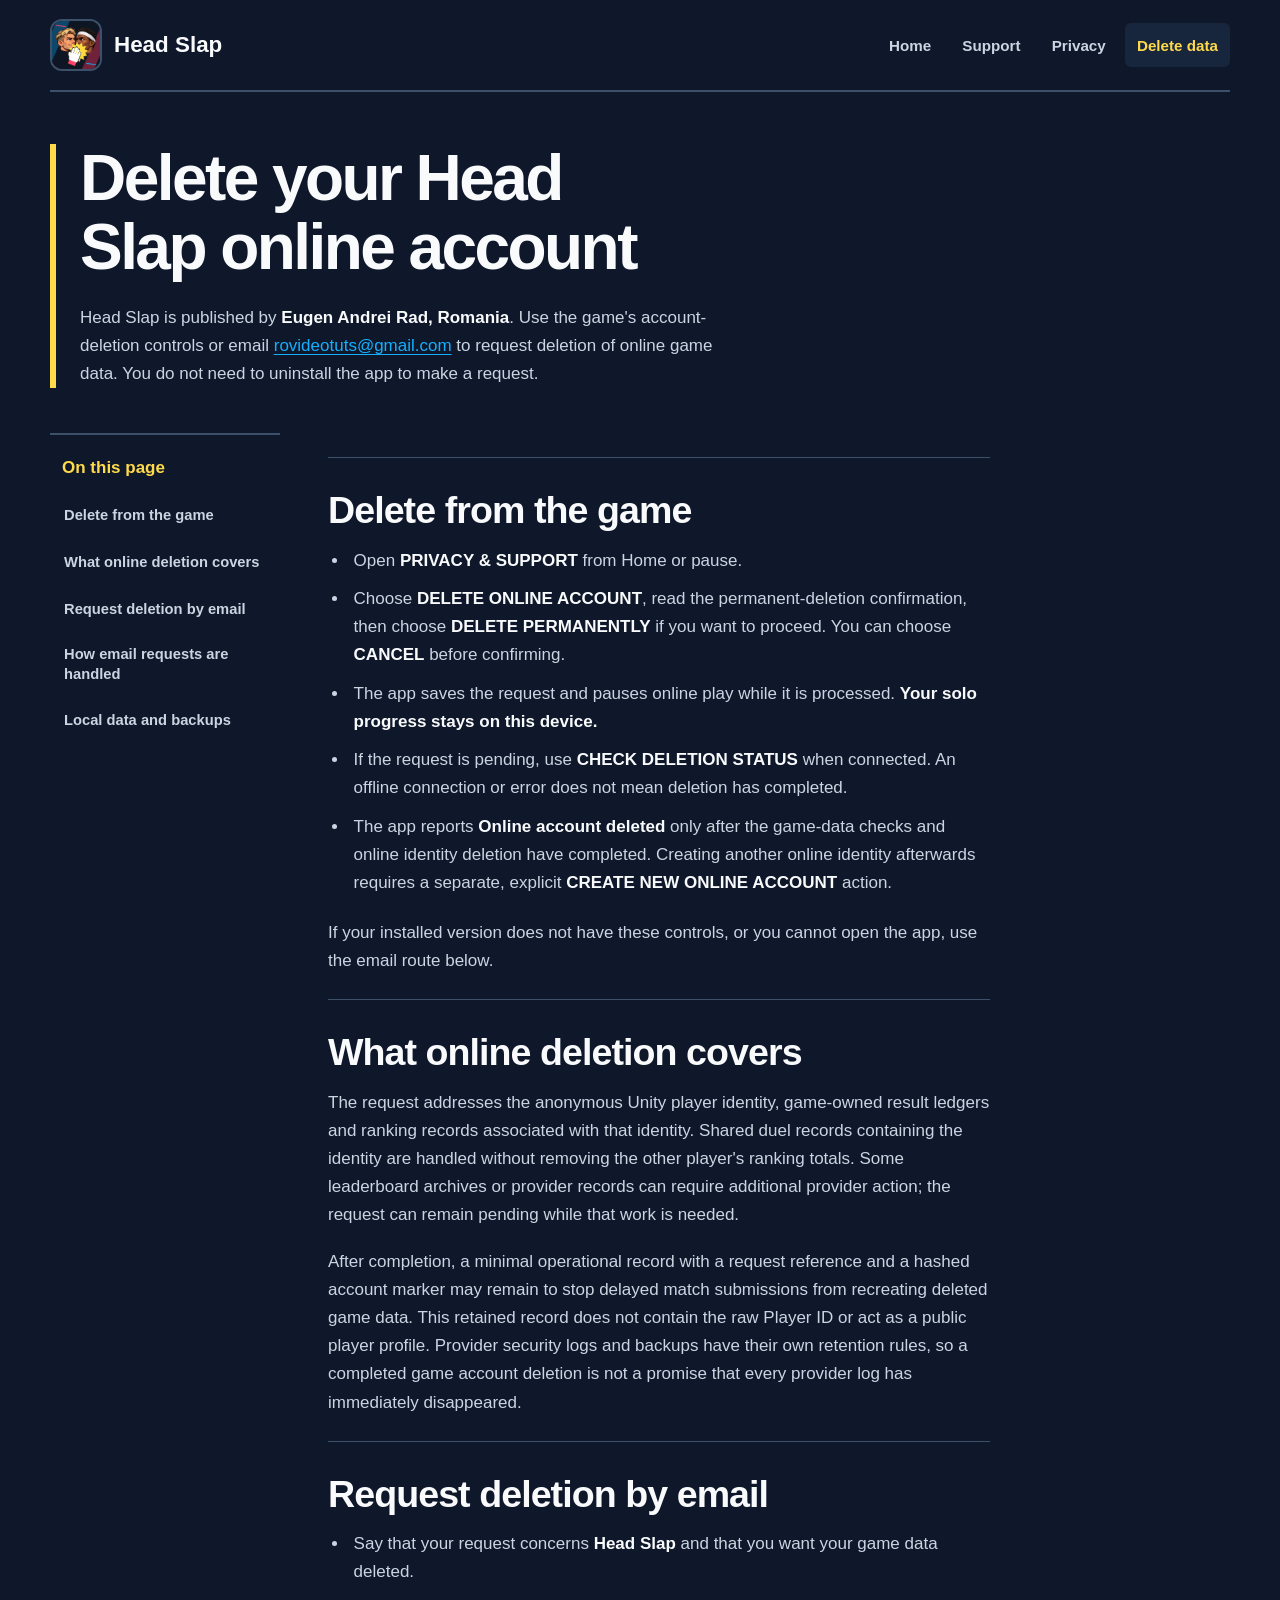
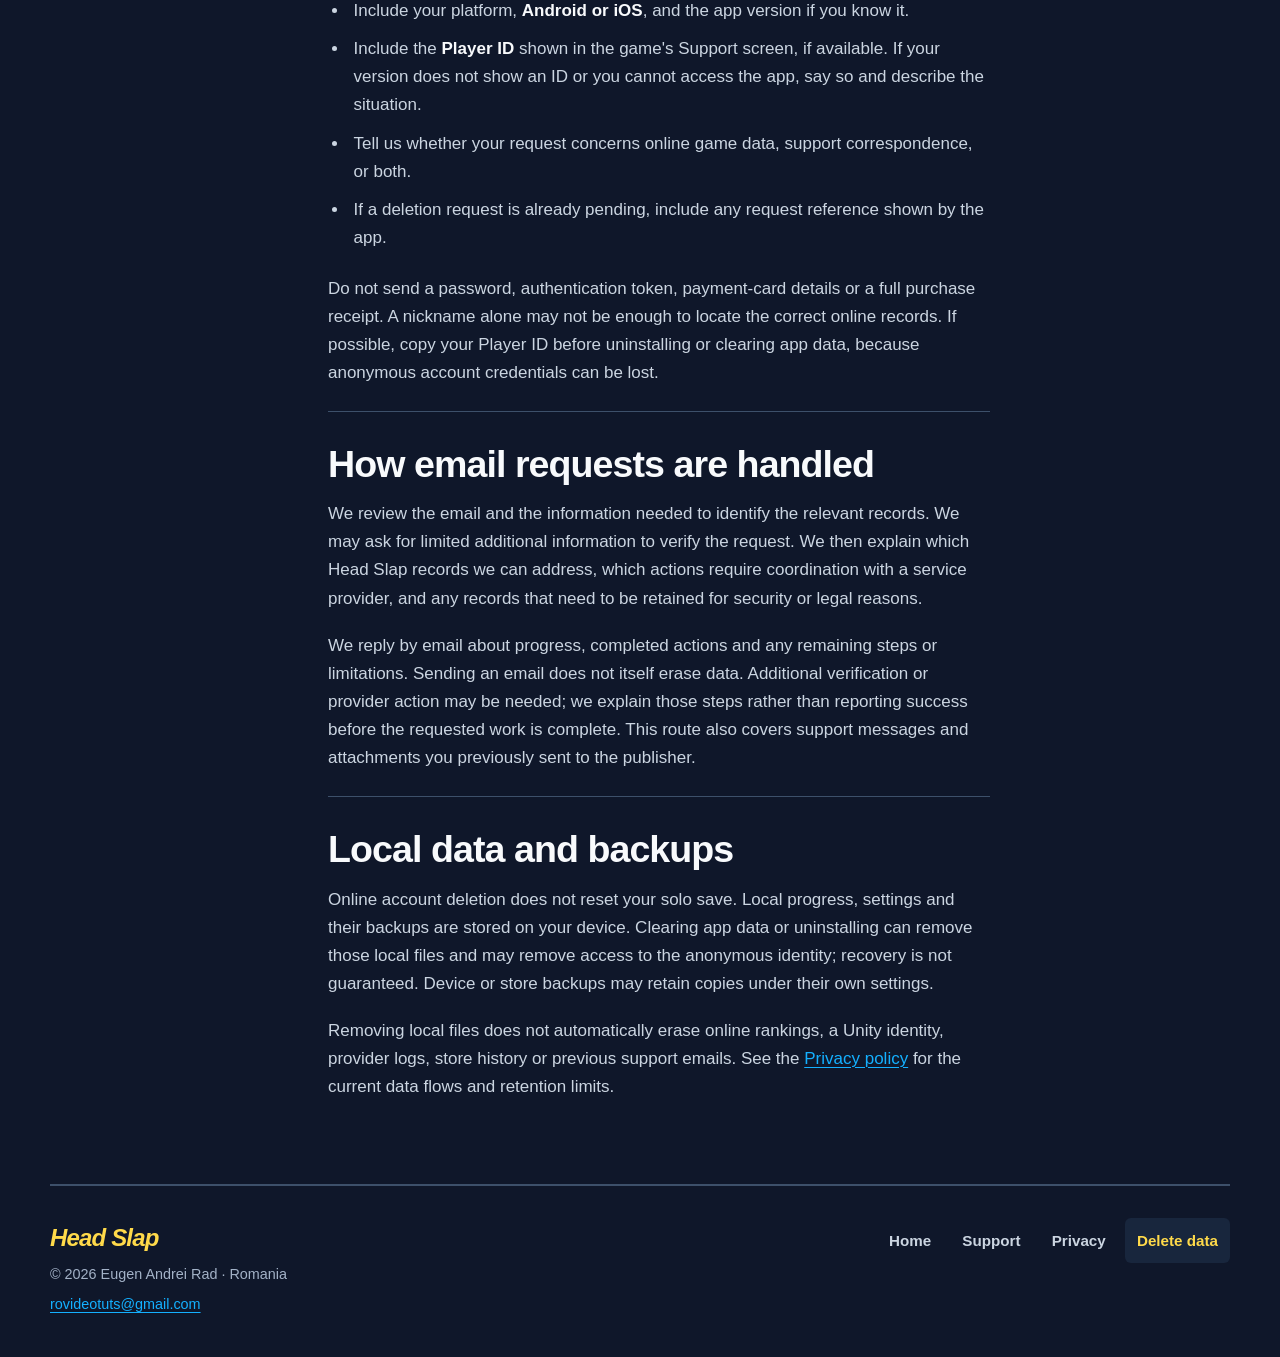
==== delete-data.html @ 0f33dc89 "Publish Head Slap support and privacy pages" ====
<!doctype html>
<html lang="en">
<head>
  <meta charset="utf-8">
  <meta name="viewport" content="width=device-width, initial-scale=1">
  <meta name="description" content="Request deletion of Head Slap game or support data by email. What to include, how requests are reviewed, and the limits of local app-data removal.">
  <meta name="theme-color" content="#0F172A">
  <meta name="referrer" content="strict-origin-when-cross-origin">
  <title>Delete your Head Slap online account — Head Slap</title>
  <link rel="icon" type="image/png" href="assets/head-slap-icon.png">
  <link rel="stylesheet" href="assets/style.css">
</head>
<body>
  <a class="skip-link" href="#main">Skip to content</a>
  <header class="site-header wrap">
    <a class="brand" href="index.html" aria-label="Head Slap home"><img src="assets/head-slap-icon.png" width="52" height="52" alt=""><span>Head Slap</span></a>
    <nav aria-label="Main navigation"><a href="index.html">Home</a><a href="support.html">Support</a><a href="privacy.html">Privacy</a><a href="delete-data.html" aria-current="page">Delete data</a></nav>
  </header>
  <main id="main" class="wrap document">
    <div class="document-heading"><h1>Delete your Head Slap online account</h1><div class="document-intro"><p>Head Slap is published by <strong>Eugen Andrei Rad, Romania</strong>. Use the game&#x27;s account-deletion controls or email <a href="mailto:rovideotuts@gmail.com?subject=Head%20Slap%20data%20deletion%20request">rovideotuts@gmail.com</a> to request deletion of online game data. You do not need to uninstall the app to make a request.</p>
</div></div>
    <div class="document-grid"><nav class="contents" aria-label="On this page"><p>On this page</p><a href="#delete-from-the-game">Delete from the game</a><a href="#what-online-deletion-covers">What online deletion covers</a><a href="#request-deletion-by-email">Request deletion by email</a><a href="#how-email-requests-are-handled">How email requests are handled</a><a href="#local-data-and-backups">Local data and backups</a></nav>
    <article class="prose" aria-label="Delete your Head Slap online account"><h2 id="delete-from-the-game">Delete from the game</h2>
<ul>
<li>Open <strong>PRIVACY &amp; SUPPORT</strong> from Home or pause.</li>
<li>Choose <strong>DELETE ONLINE ACCOUNT</strong>, read the permanent-deletion confirmation, then choose <strong>DELETE PERMANENTLY</strong> if you want to proceed. You can choose <strong>CANCEL</strong> before confirming.</li>
<li>The app saves the request and pauses online play while it is processed. <strong>Your solo progress stays on this device.</strong></li>
<li>If the request is pending, use <strong>CHECK DELETION STATUS</strong> when connected. An offline connection or error does not mean deletion has completed.</li>
<li>The app reports <strong>Online account deleted</strong> only after the game-data checks and online identity deletion have completed. Creating another online identity afterwards requires a separate, explicit <strong>CREATE NEW ONLINE ACCOUNT</strong> action.</li>
</ul>
<p>If your installed version does not have these controls, or you cannot open the app, use the email route below.</p>
<h2 id="what-online-deletion-covers">What online deletion covers</h2>
<p>The request addresses the anonymous Unity player identity, game-owned result ledgers and ranking records associated with that identity. Shared duel records containing the identity are handled without removing the other player&#x27;s ranking totals. Some leaderboard archives or provider records can require additional provider action; the request can remain pending while that work is needed.</p>
<p>After completion, a minimal operational record with a request reference and a hashed account marker may remain to stop delayed match submissions from recreating deleted game data. This retained record does not contain the raw Player ID or act as a public player profile. Provider security logs and backups have their own retention rules, so a completed game account deletion is not a promise that every provider log has immediately disappeared.</p>
<h2 id="request-deletion-by-email">Request deletion by email</h2>
<ul>
<li>Say that your request concerns <strong>Head Slap</strong> and that you want your game data deleted.</li>
<li>Include your platform, <strong>Android or iOS</strong>, and the app version if you know it.</li>
<li>Include the <strong>Player ID</strong> shown in the game&#x27;s Support screen, if available. If your version does not show an ID or you cannot access the app, say so and describe the situation.</li>
<li>Tell us whether your request concerns online game data, support correspondence, or both.</li>
<li>If a deletion request is already pending, include any request reference shown by the app.</li>
</ul>
<p>Do not send a password, authentication token, payment-card details or a full purchase receipt. A nickname alone may not be enough to locate the correct online records. If possible, copy your Player ID before uninstalling or clearing app data, because anonymous account credentials can be lost.</p>
<h2 id="how-email-requests-are-handled">How email requests are handled</h2>
<p>We review the email and the information needed to identify the relevant records. We may ask for limited additional information to verify the request. We then explain which Head Slap records we can address, which actions require coordination with a service provider, and any records that need to be retained for security or legal reasons.</p>
<p>We reply by email about progress, completed actions and any remaining steps or limitations. Sending an email does not itself erase data. Additional verification or provider action may be needed; we explain those steps rather than reporting success before the requested work is complete. This route also covers support messages and attachments you previously sent to the publisher.</p>
<h2 id="local-data-and-backups">Local data and backups</h2>
<p>Online account deletion does not reset your solo save. Local progress, settings and their backups are stored on your device. Clearing app data or uninstalling can remove those local files and may remove access to the anonymous identity; recovery is not guaranteed. Device or store backups may retain copies under their own settings.</p>
<p>Removing local files does not automatically erase online rankings, a Unity identity, provider logs, store history or previous support emails. See the <a href="privacy.html">Privacy policy</a> for the current data flows and retention limits.</p></article></div>
  </main>
  <footer class="site-footer wrap">
    <div><p class="footer-brand">Head Slap</p><p>© 2026 Eugen Andrei Rad · Romania</p><a href="mailto:rovideotuts@gmail.com?subject=Head%20Slap%20support">rovideotuts@gmail.com</a></div>
    <nav aria-label="Footer navigation"><a href="index.html">Home</a><a href="support.html">Support</a><a href="privacy.html">Privacy</a><a href="delete-data.html" aria-current="page">Delete data</a></nav>
  </footer>
</body>
</html>
---- assets/style.css ----
:root{color-scheme:dark;--navy:#0f172a;--deep:#080e1b;--panel:#18263d;--yellow:#ffda4a;--blue:#14b0ff;--coral:#ff4569;--text:#f8fafc;--soft:#cbd5e1;--muted:#a3b2c7;--line:#3d506a}
*{box-sizing:border-box}
html{scroll-padding-top:1.5rem}
body{margin:0;background:var(--navy);color:var(--text);font-family:Arial,Helvetica,sans-serif;font-size:1.0625rem;line-height:1.65;-webkit-text-size-adjust:100%}
img{display:block;max-width:100%;height:auto}
a{color:var(--blue);text-underline-offset:.2em;text-decoration-thickness:.08em}
a:hover{color:var(--yellow)}
a:focus-visible,summary:focus-visible{outline:3px solid var(--yellow);outline-offset:5px;border-radius:3px}
h1,h2,h3,p,figure{margin:0}
h1,h2,h3{line-height:1.08;text-wrap:balance}
h2{font-size:clamp(1.7rem,3vw,2.35rem);letter-spacing:-.025em}
h3{font-size:1.45rem;letter-spacing:-.02em}
.wrap{width:min(1180px,calc(100% - 3rem));margin-inline:auto}
.skip-link{position:absolute;left:1rem;top:-5rem;background:var(--yellow);color:var(--deep);padding:.7rem 1rem;z-index:10;font-weight:700}
.skip-link:focus{top:1rem}
.site-header{display:flex;align-items:center;justify-content:space-between;gap:1.5rem;padding-block:1.2rem;border-bottom:2px solid var(--line)}
.brand{display:flex;align-items:center;gap:.75rem;color:var(--text);text-decoration:none;font-size:1.4rem;font-weight:800;white-space:nowrap}
.brand img{border-radius:12px;border:2px solid var(--line);width:52px;height:52px}
nav{display:flex;align-items:center;flex-wrap:wrap;gap:.2rem .45rem}
nav a{color:var(--soft);text-decoration:none;padding:.6rem .75rem;min-height:44px;display:inline-flex;align-items:center;border-radius:6px;font-size:.95rem;font-weight:700}
nav a[aria-current=page]{color:var(--yellow);background:var(--panel)}
.hero{display:grid;grid-template-columns:minmax(0,1fr) minmax(280px,.72fr);gap:clamp(2rem,6vw,7rem);align-items:center;padding-block:3.2rem 4.5rem}
.game-wordmark{font-family:Impact,Haettenschweiler,'Arial Black',sans-serif;font-style:italic;font-size:clamp(5rem,9.8vw,9.2rem);font-weight:900;letter-spacing:-.045em;line-height:.86;color:var(--yellow);text-shadow:5px 6px 0 #000000;transform:rotate(-3deg);transform-origin:left center;margin-bottom:2rem}
.hero-line{font-size:clamp(2rem,3.5vw,3rem);font-weight:800;line-height:1.1;letter-spacing:-.035em;margin-bottom:1.2rem}
.intro{max-width:42ch;color:var(--soft);font-size:1.17rem}
.actions{display:flex;align-items:center;flex-wrap:wrap;gap:1rem 1.4rem;margin-top:1.65rem}
.button{display:inline-flex;align-items:center;justify-content:center;min-height:50px;padding:.75rem 1.25rem;background:var(--yellow);color:var(--navy);border:2px solid var(--yellow);border-radius:8px;box-shadow:4px 4px 0 var(--deep);font-weight:800;line-height:1.25;text-decoration:none}
.button:hover{background:#ffe67e;color:var(--navy);border-color:#ffe67e}
.text-action{font-weight:700;padding-block:.65rem;min-height:44px;display:inline-flex;align-items:center}
.small-print{font-size:.9rem;color:var(--muted);max-width:42ch;margin-top:1.2rem}
.game-figure{justify-self:center;max-width:330px;width:100%}
.screen-frame{border:5px solid var(--deep);border-radius:18px;overflow:hidden;box-shadow:14px 14px 0 var(--coral)}
figcaption{color:var(--muted);font-size:.82rem;margin-top:1.6rem;line-height:1.4;text-align:center}
.modes{border-top:2px solid var(--line);padding-block:3rem}
.mode-list{display:grid;grid-template-columns:repeat(3,minmax(0,1fr));gap:2.25rem;margin-block:1.8rem 1.3rem}
.mode-list>div{border-left:4px solid var(--blue);padding-left:1.2rem}
.mode-list>div:nth-child(2){border-color:var(--yellow)}
.mode-list>div:nth-child(3){border-color:var(--coral)}
.mode-list p{margin-top:.65rem;color:var(--soft);max-width:35ch}
.content-note{font-size:.92rem;color:var(--muted);max-width:75ch}
.help-strip{display:flex;align-items:center;flex-wrap:wrap;gap:1.25rem 2rem;background:var(--deep);border-radius:12px;padding:1.7rem 2rem;margin-bottom:3rem}
.help-strip>div{flex:1 1 270px}
.help-strip p{color:var(--soft);margin-top:.45rem}
.document{padding-block:3.2rem 4rem}
.document-heading{border-left:6px solid var(--yellow);padding-left:1.5rem;margin-bottom:2.8rem}
.document h1{font-size:clamp(2.6rem,5vw,4.6rem);letter-spacing:-.04em;max-width:17ch}
.document-intro{max-width:70ch;margin-top:1.4rem;color:var(--soft);overflow-wrap:anywhere}
.document-intro p+p{margin-top:.7rem}
.document-intro strong{color:var(--text)}
.document-grid{display:grid;grid-template-columns:230px minmax(0,1fr);gap:3rem;align-items:start}
.contents{position:sticky;top:1.5rem;display:flex;flex-direction:column;align-items:stretch;border-top:2px solid var(--line);padding-top:.7rem}
.contents p{font-weight:800;color:var(--yellow);padding:.5rem .75rem}
.contents a{font-size:.92rem;line-height:1.35;padding:.65rem .75rem;border-left:2px solid transparent;min-height:44px}
.contents a:hover{border-color:var(--yellow);background:var(--panel)}
.prose{max-width:70ch;min-width:0;color:var(--soft);overflow-wrap:anywhere}
.prose p{margin-bottom:1.2rem}
.prose h2{color:var(--text);padding-top:2rem;margin-top:1.5rem;margin-bottom:1rem;border-top:1px solid var(--line);scroll-margin-top:1.5rem}
.prose ul{padding-left:1.3rem;margin-block:.5rem 1.4rem}
.prose li{padding-left:.3rem;margin-bottom:.65rem}
.prose strong{color:var(--text)}
.site-footer{border-top:2px solid var(--line);display:flex;justify-content:space-between;align-items:start;gap:2rem;padding-block:2rem 2.5rem;font-size:.9rem;color:var(--muted)}
.site-footer p{margin-bottom:.35rem}
.footer-brand{font-size:1.5rem;font-weight:900;font-style:italic;letter-spacing:-.035em;color:var(--yellow)}
.site-footer a{overflow-wrap:anywhere}
@media(max-width:820px){.site-header{align-items:start;flex-direction:column;gap:.6rem}.site-header nav{margin-left:-.75rem}.hero{gap:2.5rem;grid-template-columns:minmax(0,1fr) minmax(240px,.72fr)}.document-grid{grid-template-columns:1fr;gap:1.7rem}.contents{position:static;display:block;columns:2}.contents p{column-span:all}.contents a{display:flex;break-inside:avoid}.site-footer{flex-direction:column}}
@media(max-width:600px){.wrap{width:calc(100% - 2.5rem)}.hero{grid-template-columns:1fr;padding-top:2.8rem;gap:2.5rem}.game-wordmark{font-size:clamp(5rem,22vw,7rem)}.hero-line{font-size:2rem}.game-figure{width:min(88%,300px)}.intro{font-size:1.08rem}.mode-list{grid-template-columns:1fr;gap:1.5rem}.help-strip{padding:1.4rem;gap:1rem}.document{padding-top:2rem}.document-heading{padding-left:1rem;margin-bottom:1.7rem}.document h1{font-size:2.55rem}.contents{columns:1}.prose{font-size:1rem}.site-footer nav{margin-left:-.75rem}.screen-frame{box-shadow:9px 9px 0 var(--coral)}}
@media(prefers-reduced-motion:reduce){*,*::before,*::after{scroll-behavior:auto!important;animation:none!important;transition:none!important}}
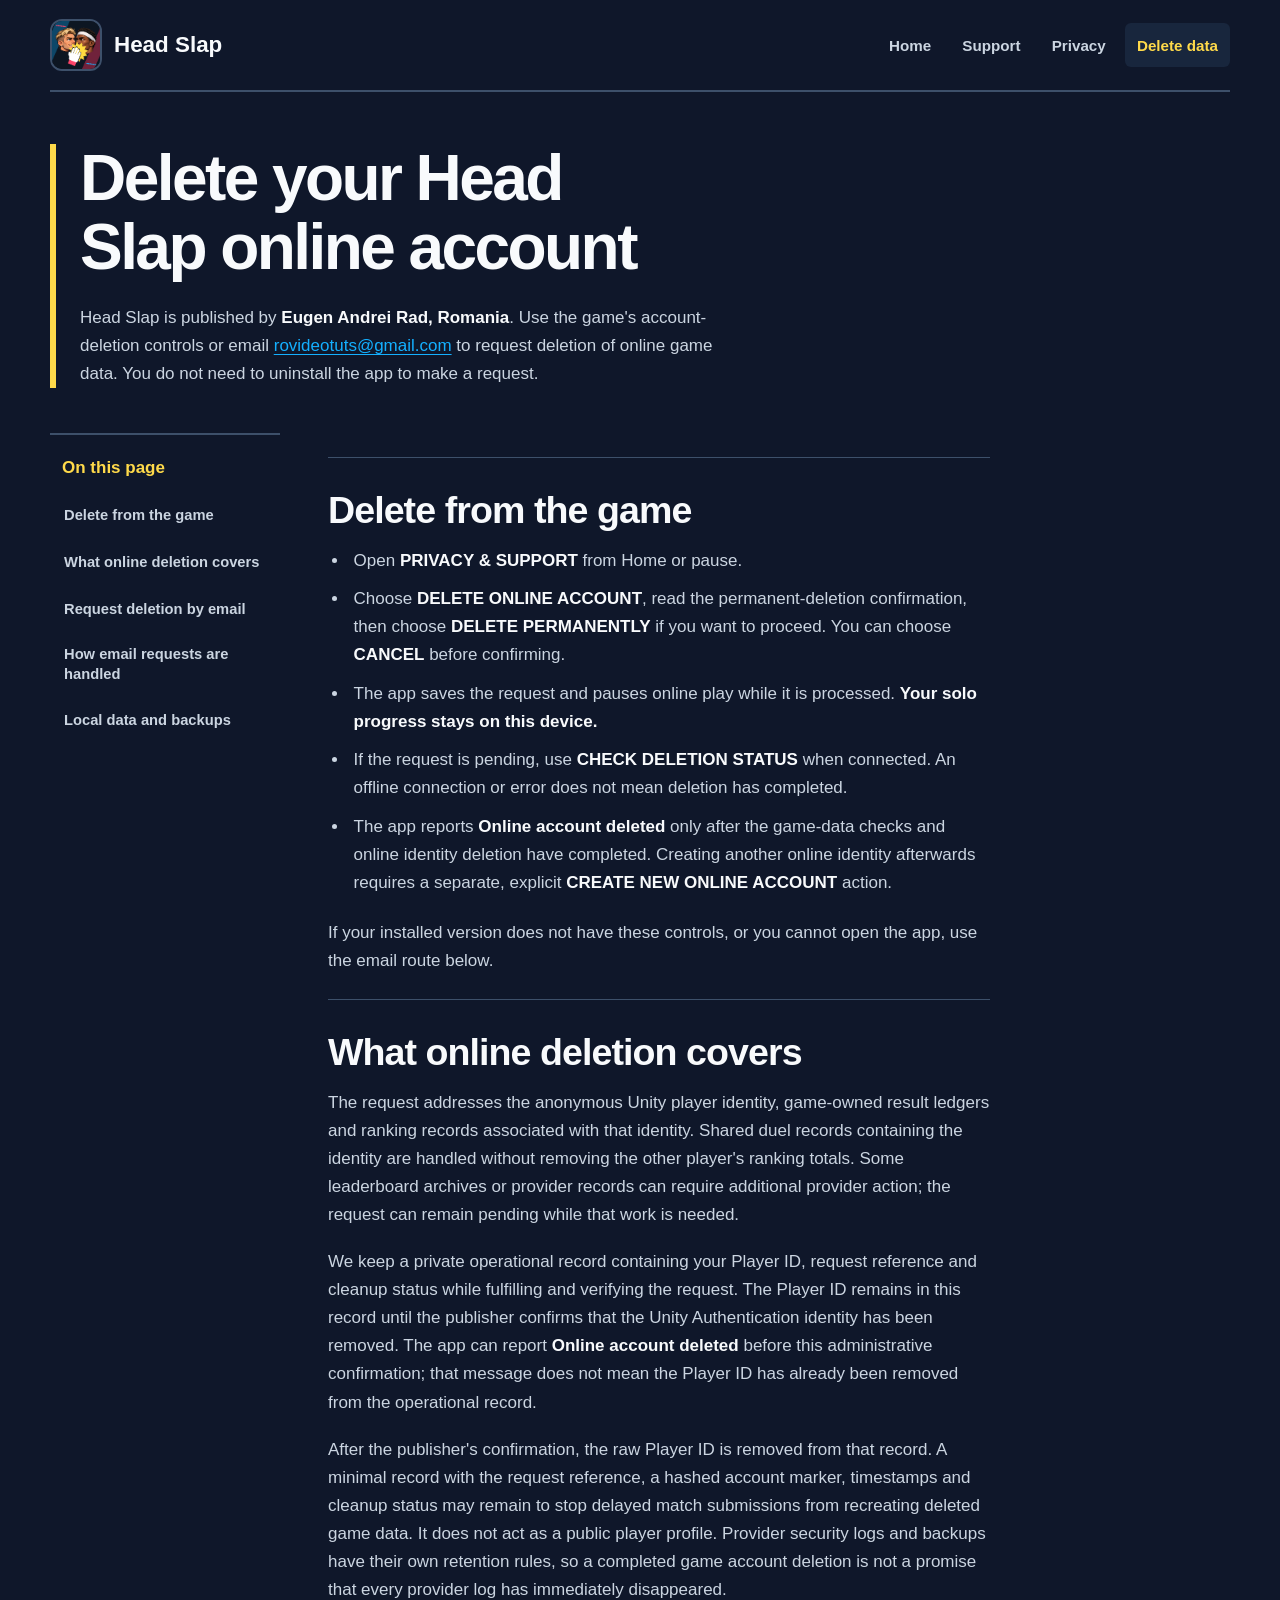
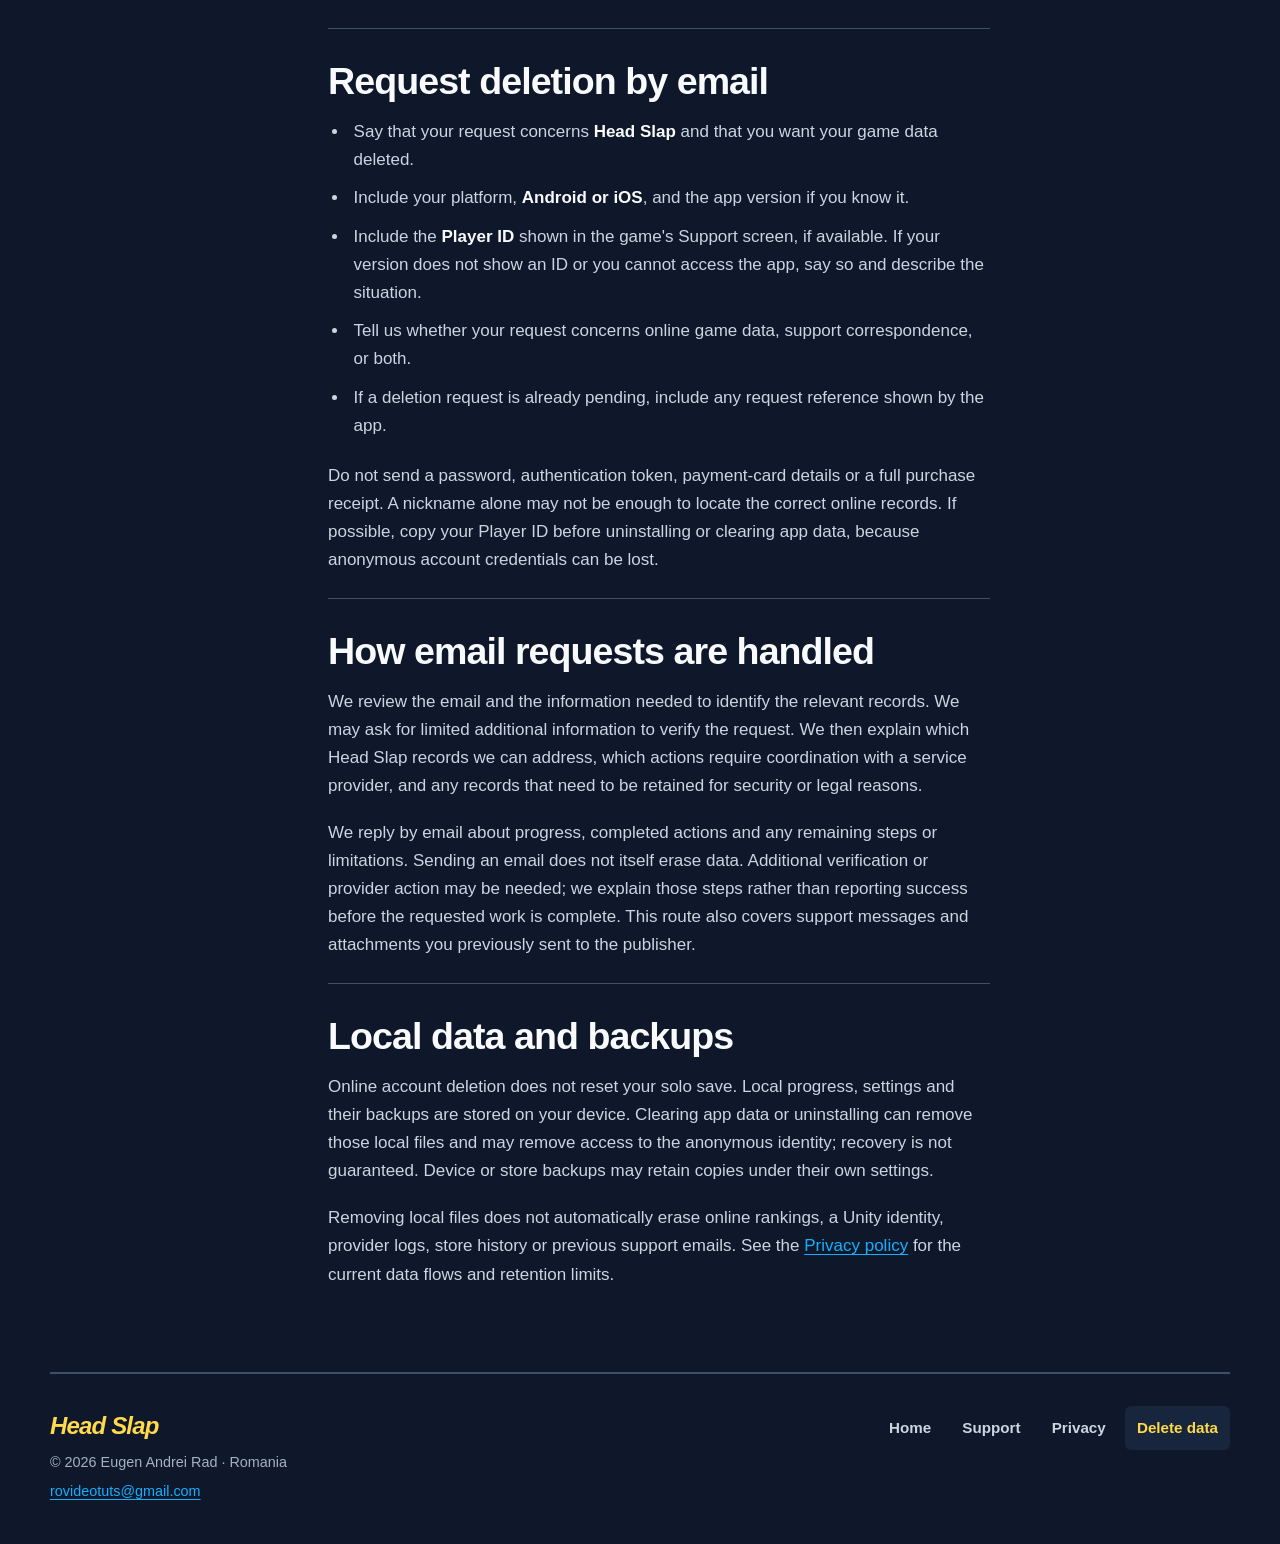
==== commit c37af9fc: "Clarify deletion request retention until verification" ====
--- a/delete-data.html
+++ b/delete-data.html
@@ -31,7 +31,8 @@
 <p>If your installed version does not have these controls, or you cannot open the app, use the email route below.</p>
 <h2 id="what-online-deletion-covers">What online deletion covers</h2>
 <p>The request addresses the anonymous Unity player identity, game-owned result ledgers and ranking records associated with that identity. Shared duel records containing the identity are handled without removing the other player&#x27;s ranking totals. Some leaderboard archives or provider records can require additional provider action; the request can remain pending while that work is needed.</p>
-<p>After completion, a minimal operational record with a request reference and a hashed account marker may remain to stop delayed match submissions from recreating deleted game data. This retained record does not contain the raw Player ID or act as a public player profile. Provider security logs and backups have their own retention rules, so a completed game account deletion is not a promise that every provider log has immediately disappeared.</p>
+<p>We keep a private operational record containing your Player ID, request reference and cleanup status while fulfilling and verifying the request. The Player ID remains in this record until the publisher confirms that the Unity Authentication identity has been removed. The app can report <strong>Online account deleted</strong> before this administrative confirmation; that message does not mean the Player ID has already been removed from the operational record.</p>
+<p>After the publisher&#x27;s confirmation, the raw Player ID is removed from that record. A minimal record with the request reference, a hashed account marker, timestamps and cleanup status may remain to stop delayed match submissions from recreating deleted game data. It does not act as a public player profile. Provider security logs and backups have their own retention rules, so a completed game account deletion is not a promise that every provider log has immediately disappeared.</p>
 <h2 id="request-deletion-by-email">Request deletion by email</h2>
 <ul>
 <li>Say that your request concerns <strong>Head Slap</strong> and that you want your game data deleted.</li>
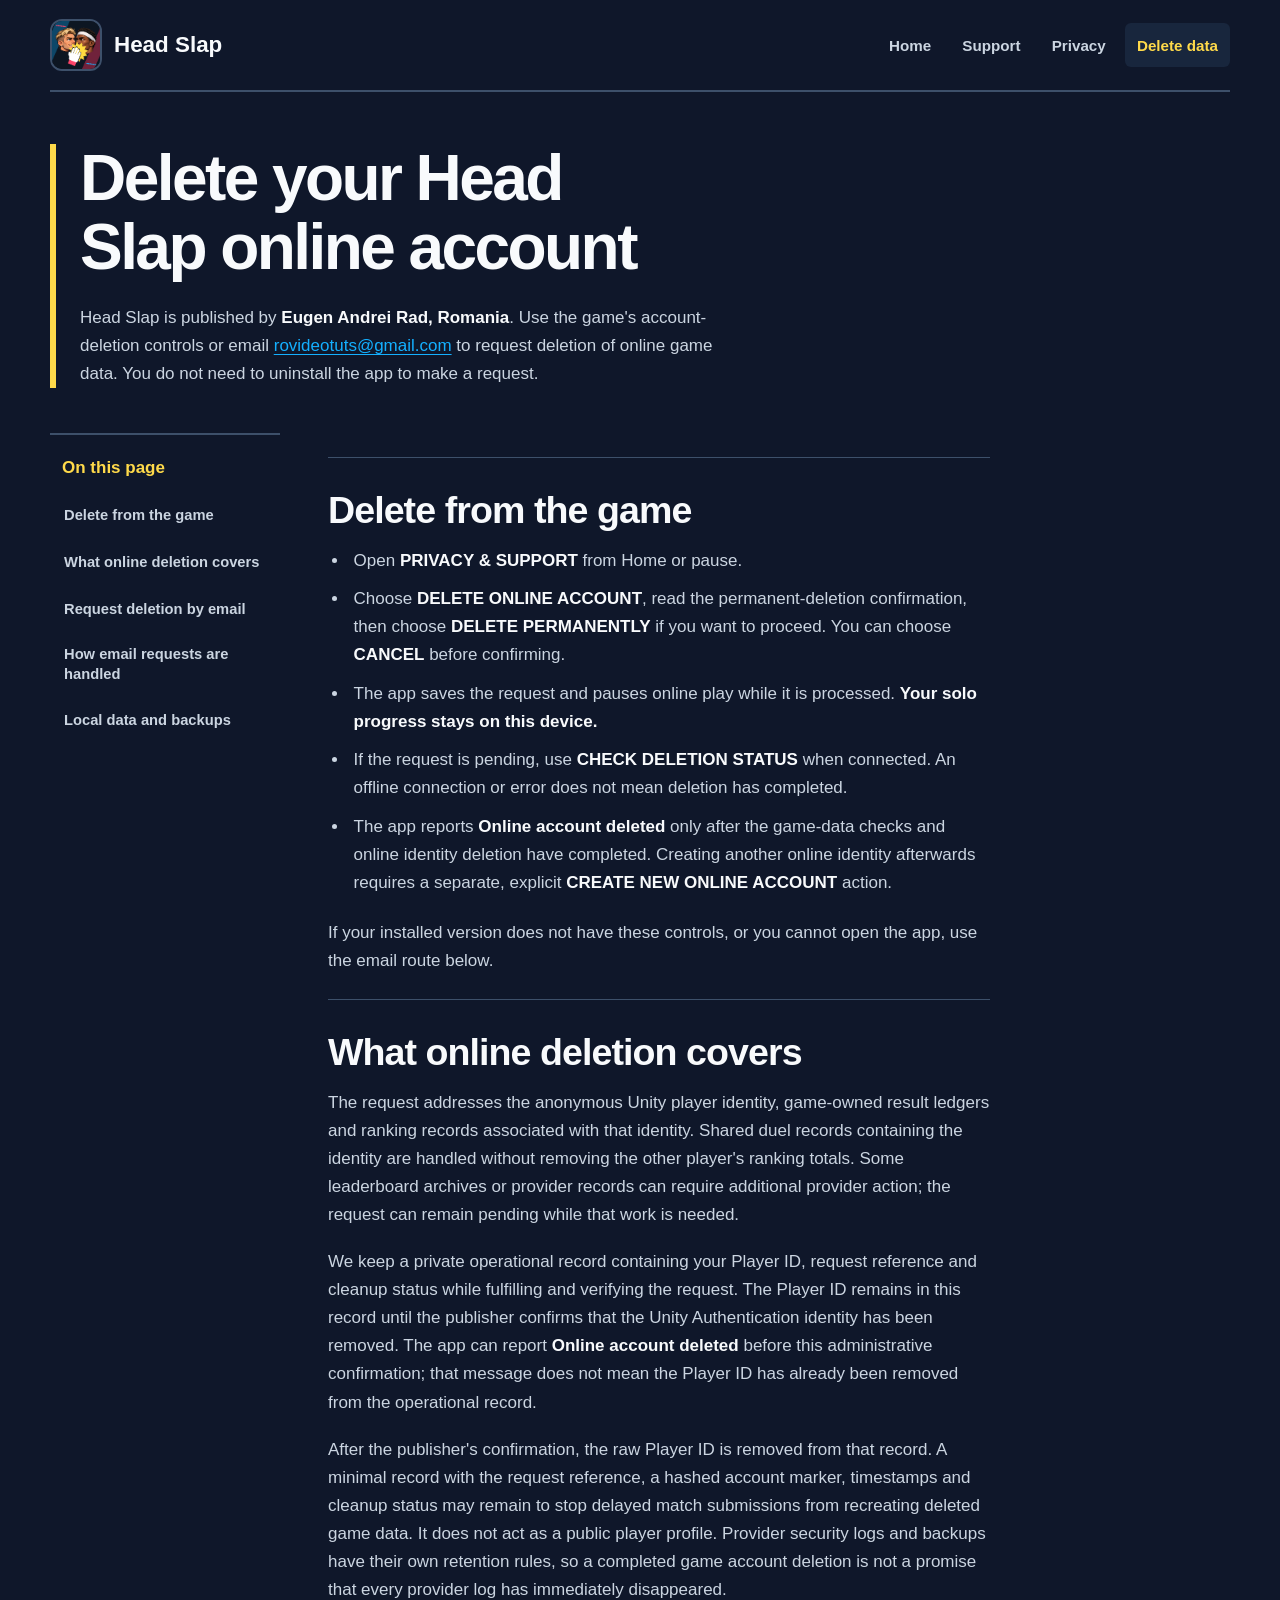
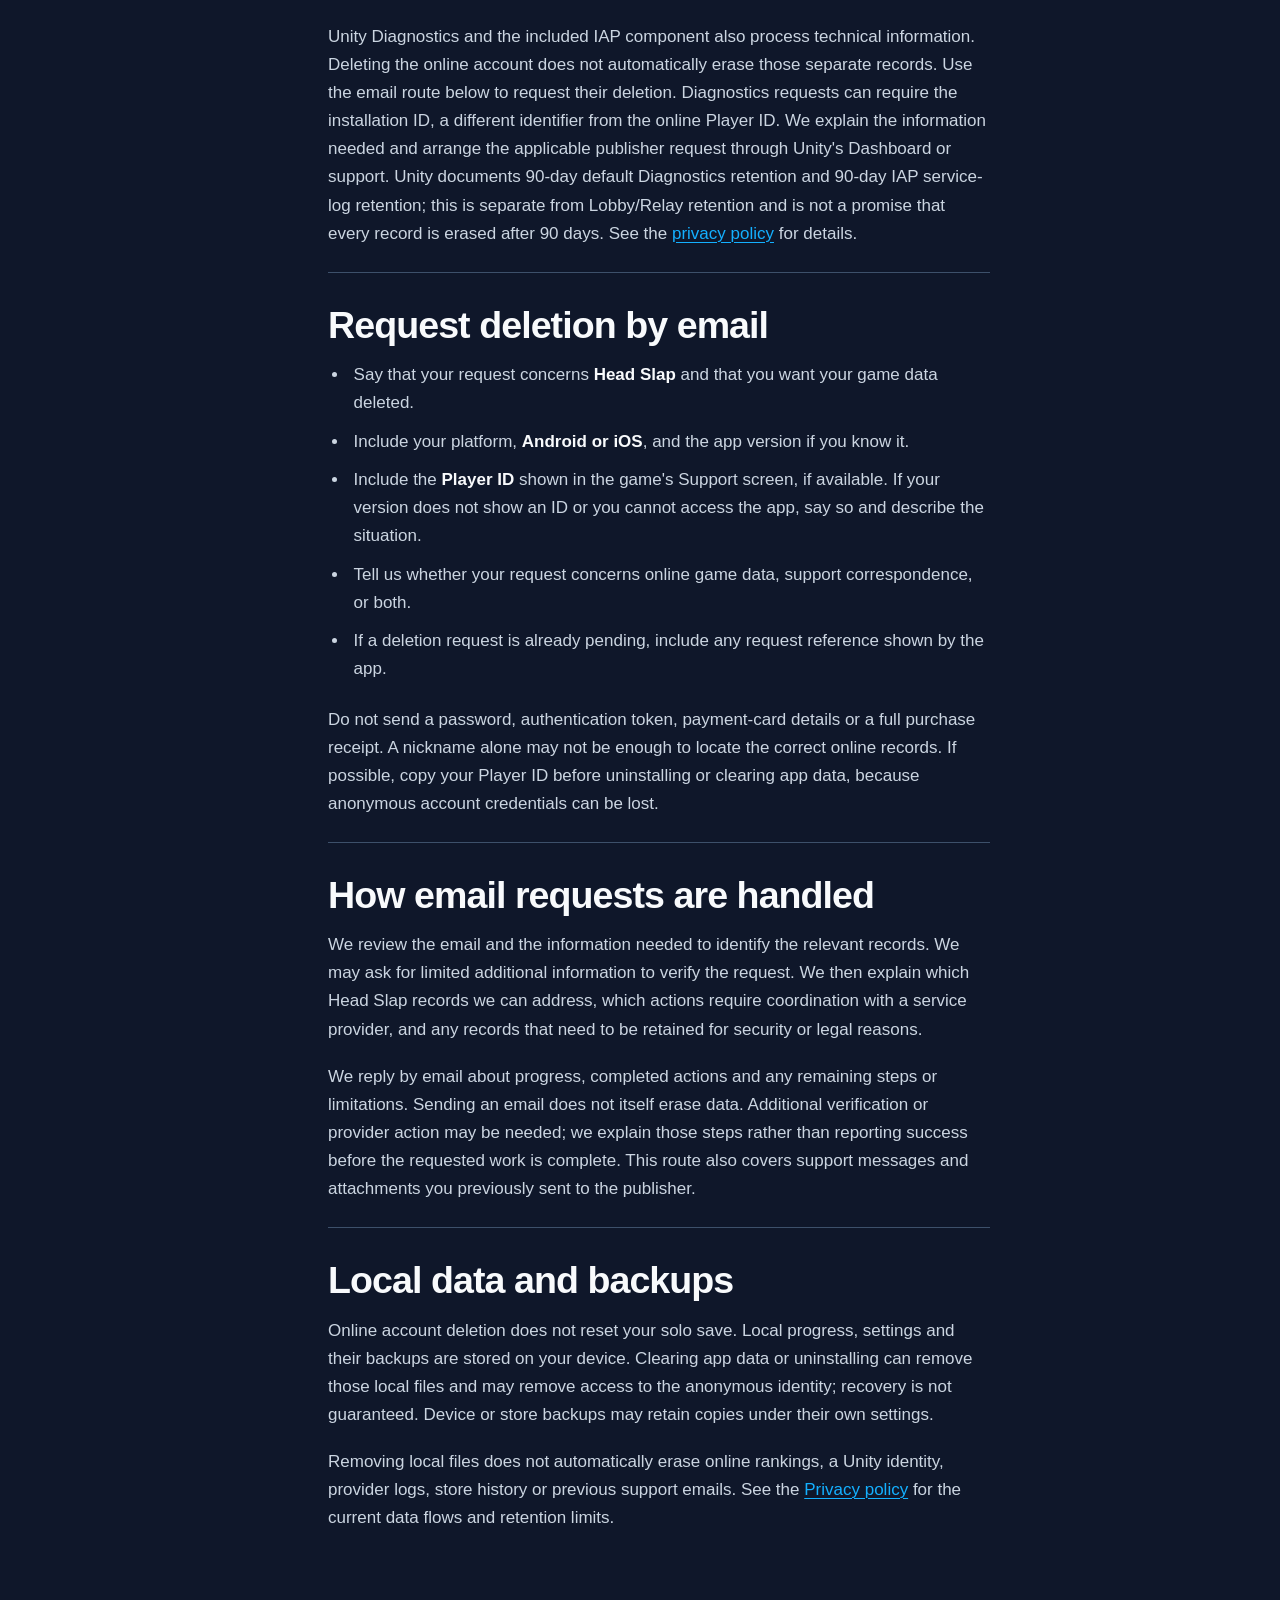
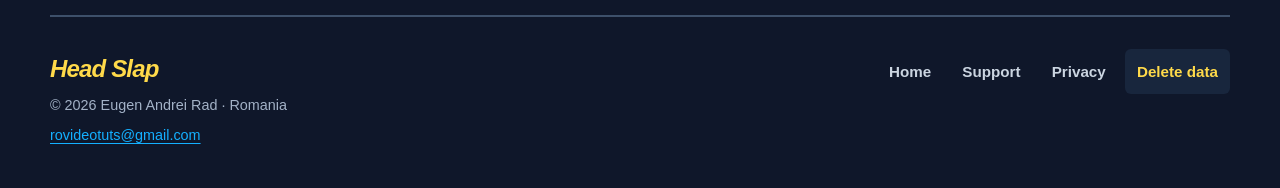
==== commit af2b4909: "Disclose diagnostics and automatic IAP session processing" ====
--- a/delete-data.html
+++ b/delete-data.html
@@ -33,6 +33,7 @@
 <p>The request addresses the anonymous Unity player identity, game-owned result ledgers and ranking records associated with that identity. Shared duel records containing the identity are handled without removing the other player&#x27;s ranking totals. Some leaderboard archives or provider records can require additional provider action; the request can remain pending while that work is needed.</p>
 <p>We keep a private operational record containing your Player ID, request reference and cleanup status while fulfilling and verifying the request. The Player ID remains in this record until the publisher confirms that the Unity Authentication identity has been removed. The app can report <strong>Online account deleted</strong> before this administrative confirmation; that message does not mean the Player ID has already been removed from the operational record.</p>
 <p>After the publisher&#x27;s confirmation, the raw Player ID is removed from that record. A minimal record with the request reference, a hashed account marker, timestamps and cleanup status may remain to stop delayed match submissions from recreating deleted game data. It does not act as a public player profile. Provider security logs and backups have their own retention rules, so a completed game account deletion is not a promise that every provider log has immediately disappeared.</p>
+<p>Unity Diagnostics and the included IAP component also process technical information. Deleting the online account does not automatically erase those separate records. Use the email route below to request their deletion. Diagnostics requests can require the installation ID, a different identifier from the online Player ID. We explain the information needed and arrange the applicable publisher request through Unity&#x27;s Dashboard or support. Unity documents 90-day default Diagnostics retention and 90-day IAP service-log retention; this is separate from Lobby/Relay retention and is not a promise that every record is erased after 90 days. See the <a href="privacy.html">privacy policy</a> for details.</p>
 <h2 id="request-deletion-by-email">Request deletion by email</h2>
 <ul>
 <li>Say that your request concerns <strong>Head Slap</strong> and that you want your game data deleted.</li>
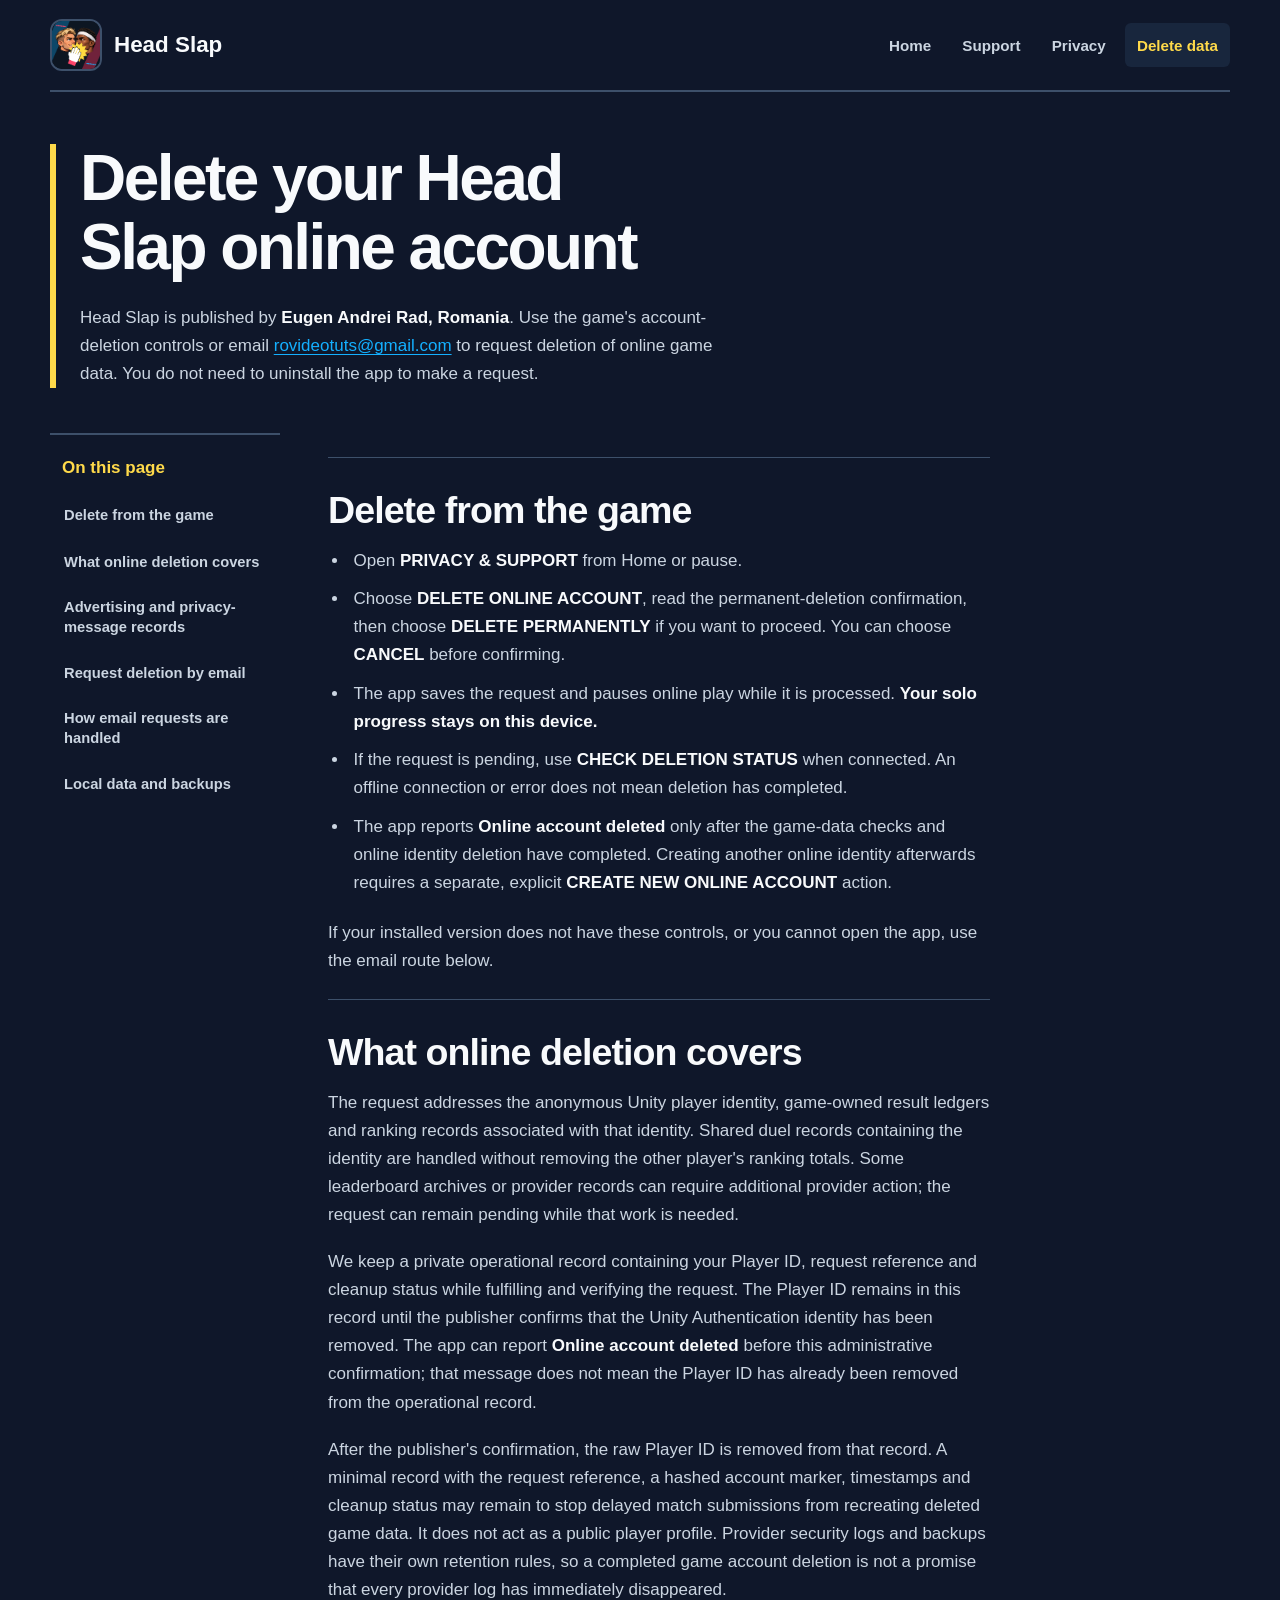
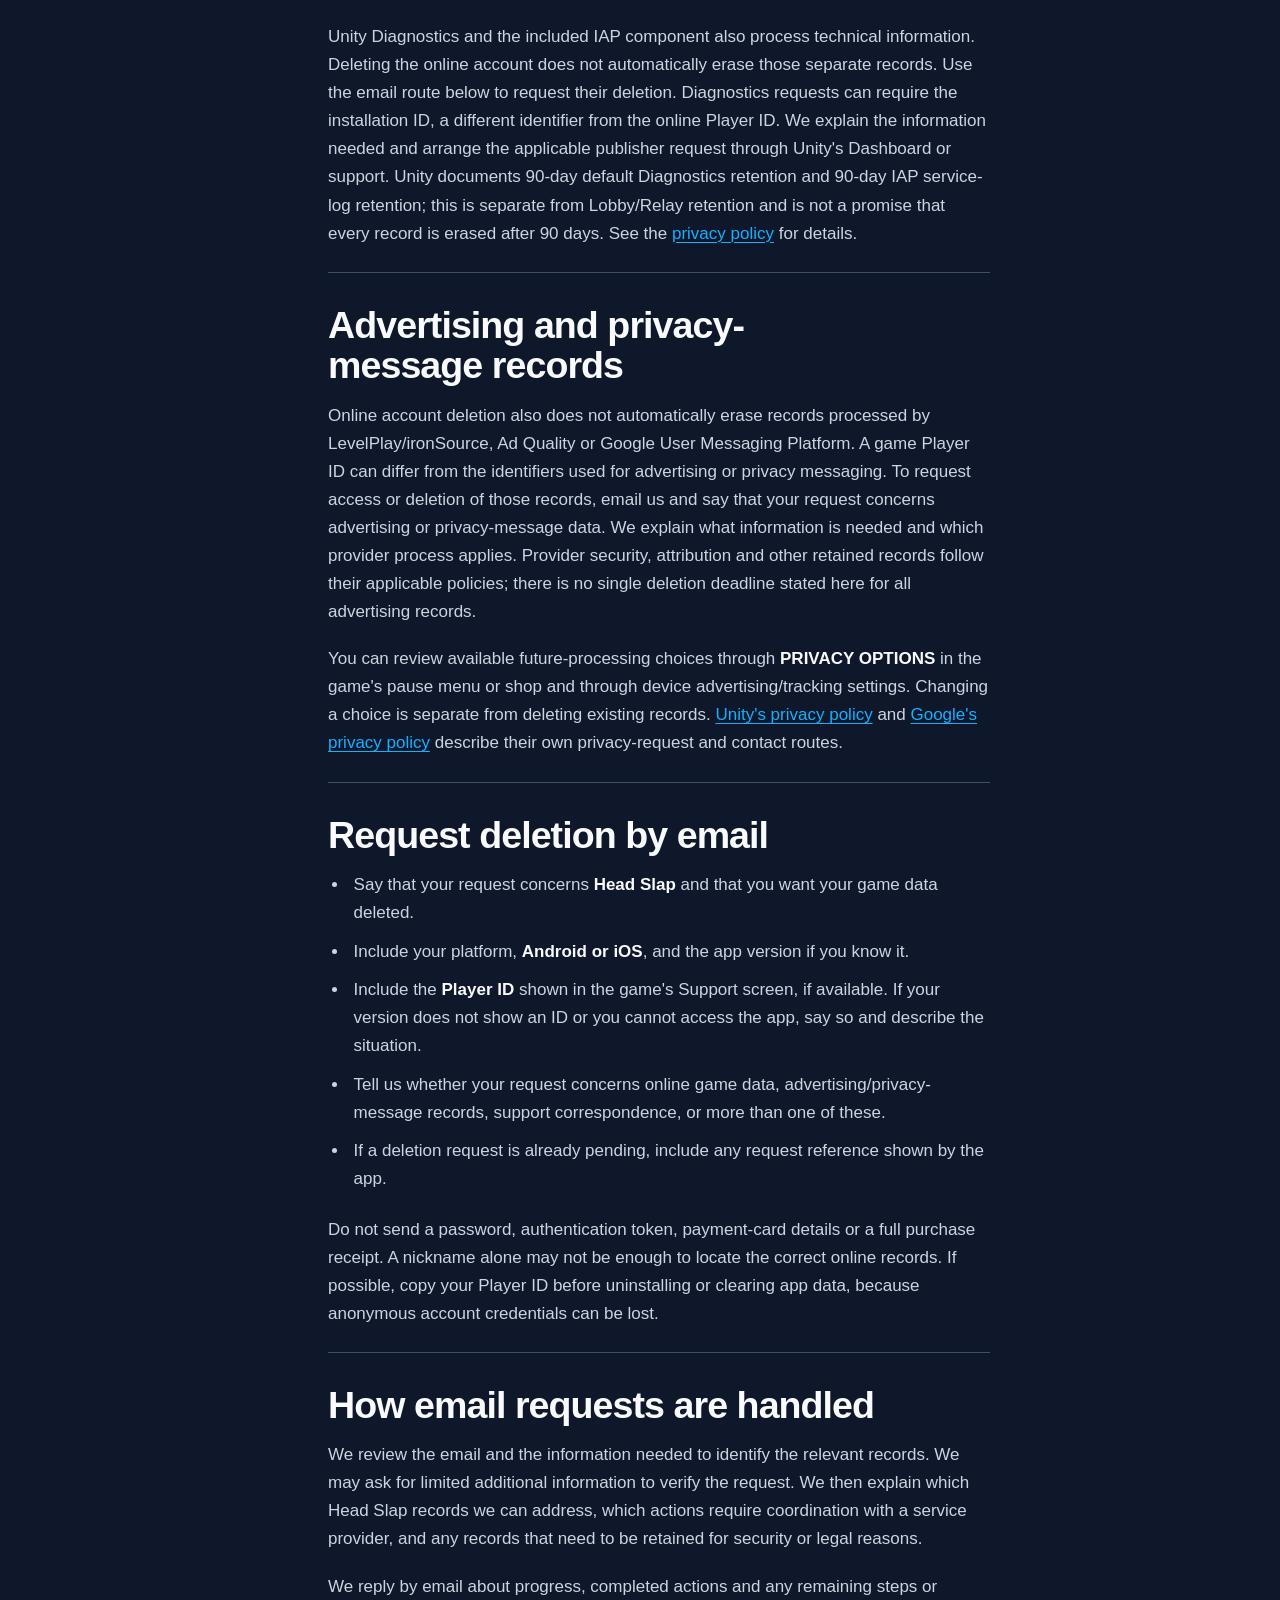
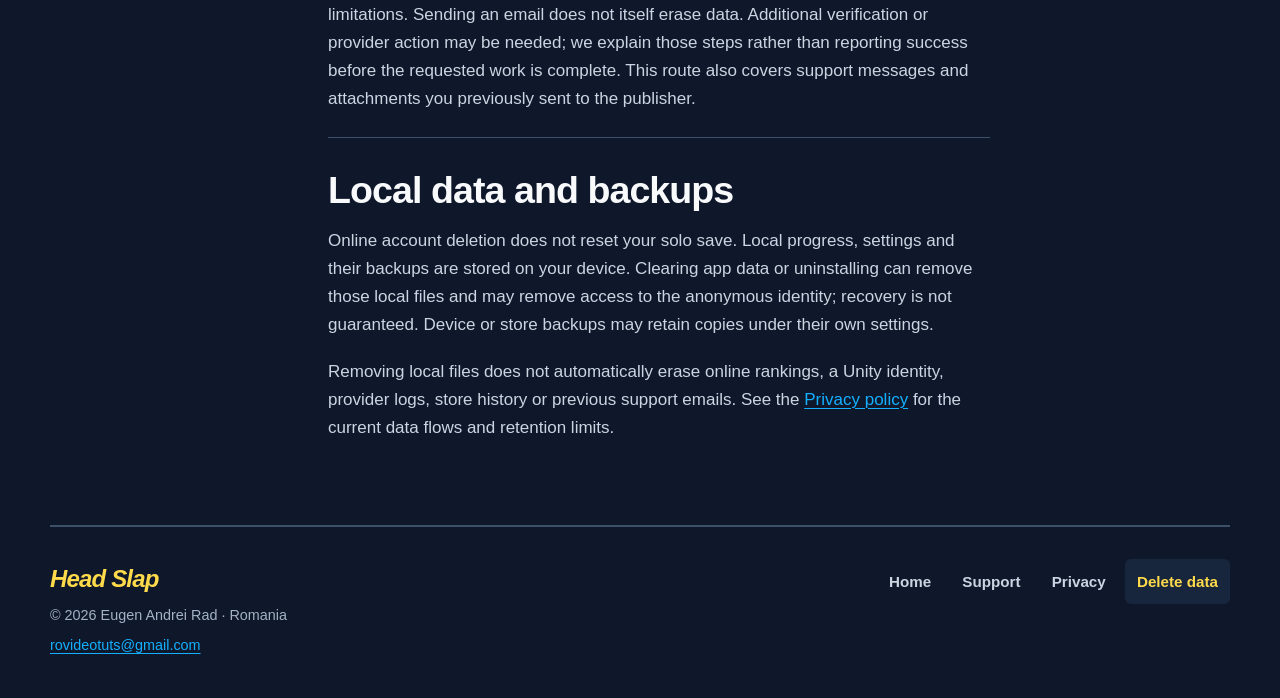
==== commit c4fd91a8: "Describe Head Slap advertising and privacy choices" ====
--- a/delete-data.html
+++ b/delete-data.html
@@ -3,7 +3,7 @@
 <head>
   <meta charset="utf-8">
   <meta name="viewport" content="width=device-width, initial-scale=1">
-  <meta name="description" content="Request deletion of Head Slap game or support data by email. What to include, how requests are reviewed, and the limits of local app-data removal.">
+  <meta name="description" content="Request deletion of Head Slap online or support data and ask about advertising records. In-app controls, email steps and provider limits.">
   <meta name="theme-color" content="#0F172A">
   <meta name="referrer" content="strict-origin-when-cross-origin">
   <title>Delete your Head Slap online account — Head Slap</title>
@@ -19,7 +19,7 @@
   <main id="main" class="wrap document">
     <div class="document-heading"><h1>Delete your Head Slap online account</h1><div class="document-intro"><p>Head Slap is published by <strong>Eugen Andrei Rad, Romania</strong>. Use the game&#x27;s account-deletion controls or email <a href="mailto:rovideotuts@gmail.com?subject=Head%20Slap%20data%20deletion%20request">rovideotuts@gmail.com</a> to request deletion of online game data. You do not need to uninstall the app to make a request.</p>
 </div></div>
-    <div class="document-grid"><nav class="contents" aria-label="On this page"><p>On this page</p><a href="#delete-from-the-game">Delete from the game</a><a href="#what-online-deletion-covers">What online deletion covers</a><a href="#request-deletion-by-email">Request deletion by email</a><a href="#how-email-requests-are-handled">How email requests are handled</a><a href="#local-data-and-backups">Local data and backups</a></nav>
+    <div class="document-grid"><nav class="contents" aria-label="On this page"><p>On this page</p><a href="#delete-from-the-game">Delete from the game</a><a href="#what-online-deletion-covers">What online deletion covers</a><a href="#advertising-and-privacy-message-records">Advertising and privacy-message records</a><a href="#request-deletion-by-email">Request deletion by email</a><a href="#how-email-requests-are-handled">How email requests are handled</a><a href="#local-data-and-backups">Local data and backups</a></nav>
     <article class="prose" aria-label="Delete your Head Slap online account"><h2 id="delete-from-the-game">Delete from the game</h2>
 <ul>
 <li>Open <strong>PRIVACY &amp; SUPPORT</strong> from Home or pause.</li>
@@ -34,12 +34,15 @@
 <p>We keep a private operational record containing your Player ID, request reference and cleanup status while fulfilling and verifying the request. The Player ID remains in this record until the publisher confirms that the Unity Authentication identity has been removed. The app can report <strong>Online account deleted</strong> before this administrative confirmation; that message does not mean the Player ID has already been removed from the operational record.</p>
 <p>After the publisher&#x27;s confirmation, the raw Player ID is removed from that record. A minimal record with the request reference, a hashed account marker, timestamps and cleanup status may remain to stop delayed match submissions from recreating deleted game data. It does not act as a public player profile. Provider security logs and backups have their own retention rules, so a completed game account deletion is not a promise that every provider log has immediately disappeared.</p>
 <p>Unity Diagnostics and the included IAP component also process technical information. Deleting the online account does not automatically erase those separate records. Use the email route below to request their deletion. Diagnostics requests can require the installation ID, a different identifier from the online Player ID. We explain the information needed and arrange the applicable publisher request through Unity&#x27;s Dashboard or support. Unity documents 90-day default Diagnostics retention and 90-day IAP service-log retention; this is separate from Lobby/Relay retention and is not a promise that every record is erased after 90 days. See the <a href="privacy.html">privacy policy</a> for details.</p>
+<h2 id="advertising-and-privacy-message-records">Advertising and privacy-message records</h2>
+<p>Online account deletion also does not automatically erase records processed by LevelPlay/ironSource, Ad Quality or Google User Messaging Platform. A game Player ID can differ from the identifiers used for advertising or privacy messaging. To request access or deletion of those records, email us and say that your request concerns advertising or privacy-message data. We explain what information is needed and which provider process applies. Provider security, attribution and other retained records follow their applicable policies; there is no single deletion deadline stated here for all advertising records.</p>
+<p>You can review available future-processing choices through <strong>PRIVACY OPTIONS</strong> in the game&#x27;s pause menu or shop and through device advertising/tracking settings. Changing a choice is separate from deleting existing records. <a href="https://unity.com/legal/game-player-and-app-user-privacy-policy">Unity&#x27;s privacy policy</a> and <a href="https://policies.google.com/privacy">Google&#x27;s privacy policy</a> describe their own privacy-request and contact routes.</p>
 <h2 id="request-deletion-by-email">Request deletion by email</h2>
 <ul>
 <li>Say that your request concerns <strong>Head Slap</strong> and that you want your game data deleted.</li>
 <li>Include your platform, <strong>Android or iOS</strong>, and the app version if you know it.</li>
 <li>Include the <strong>Player ID</strong> shown in the game&#x27;s Support screen, if available. If your version does not show an ID or you cannot access the app, say so and describe the situation.</li>
-<li>Tell us whether your request concerns online game data, support correspondence, or both.</li>
+<li>Tell us whether your request concerns online game data, advertising/privacy-message records, support correspondence, or more than one of these.</li>
 <li>If a deletion request is already pending, include any request reference shown by the app.</li>
 </ul>
 <p>Do not send a password, authentication token, payment-card details or a full purchase receipt. A nickname alone may not be enough to locate the correct online records. If possible, copy your Player ID before uninstalling or clearing app data, because anonymous account credentials can be lost.</p>
